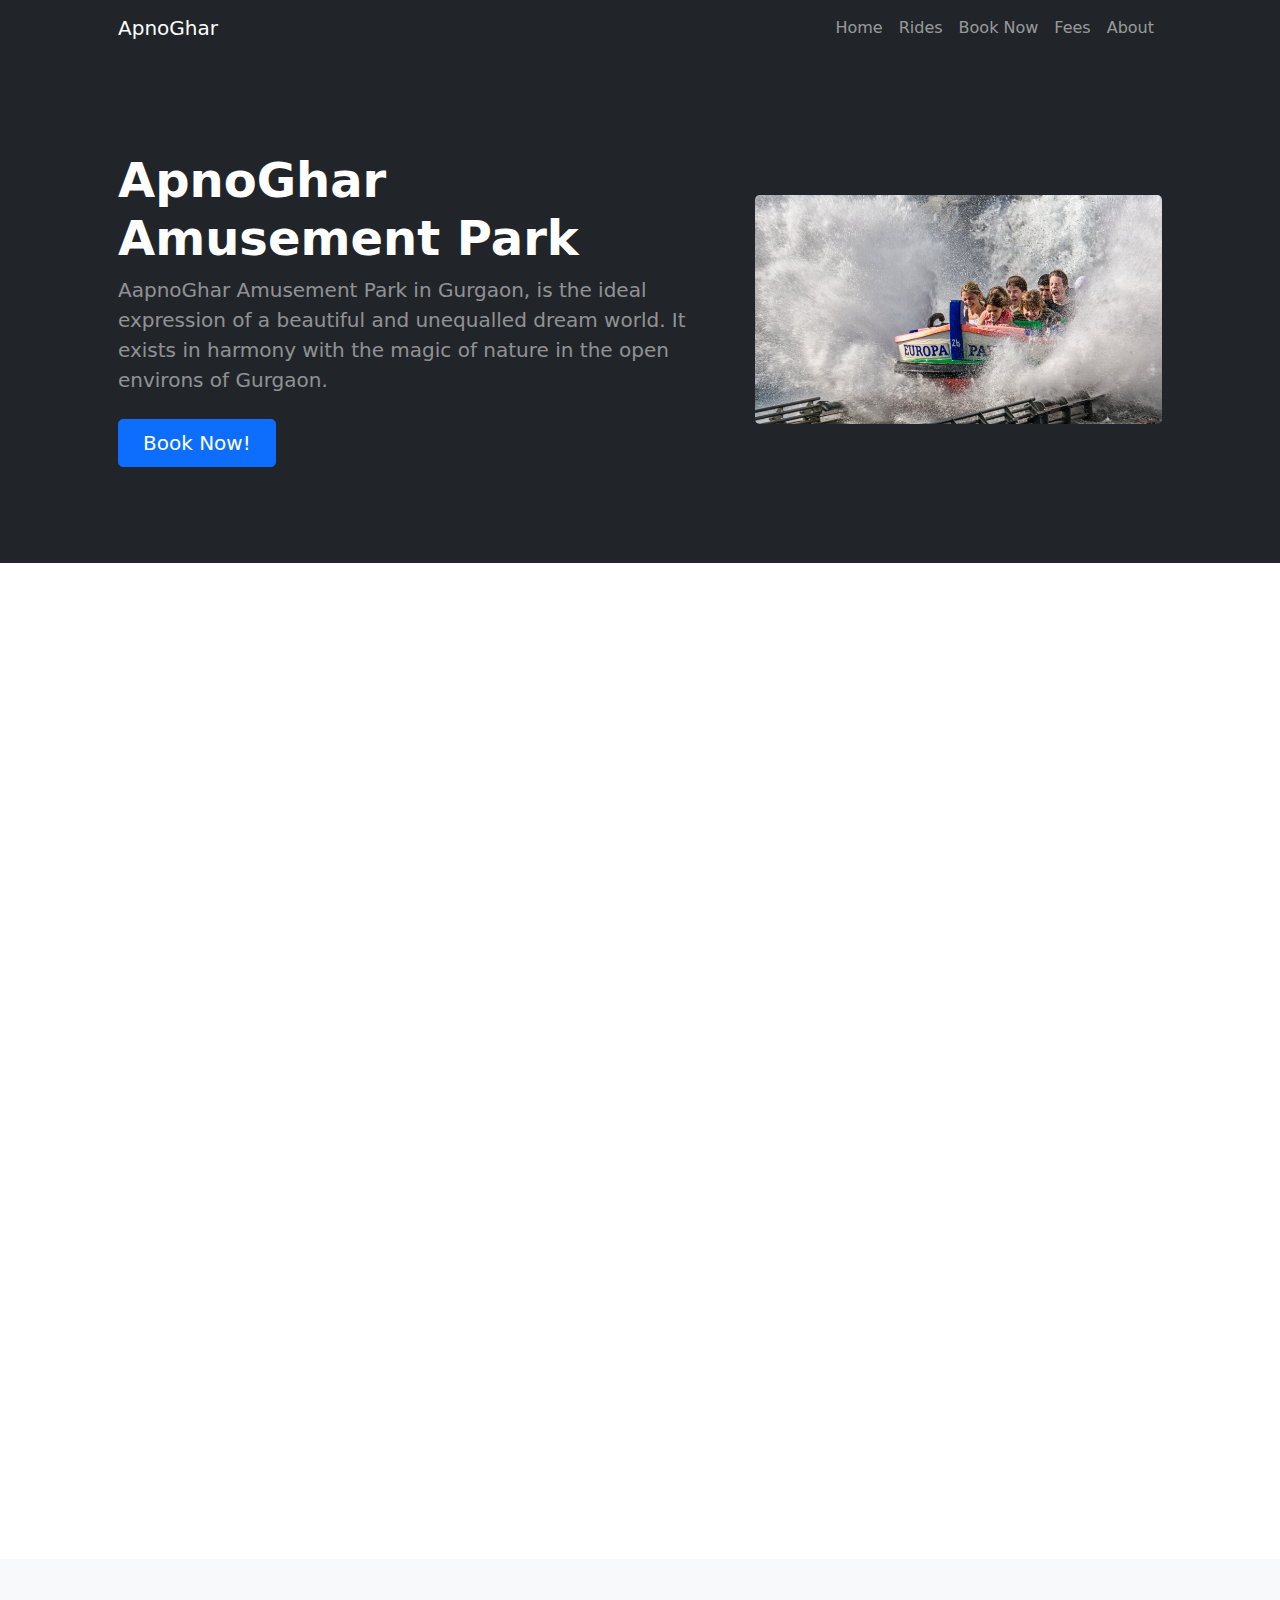
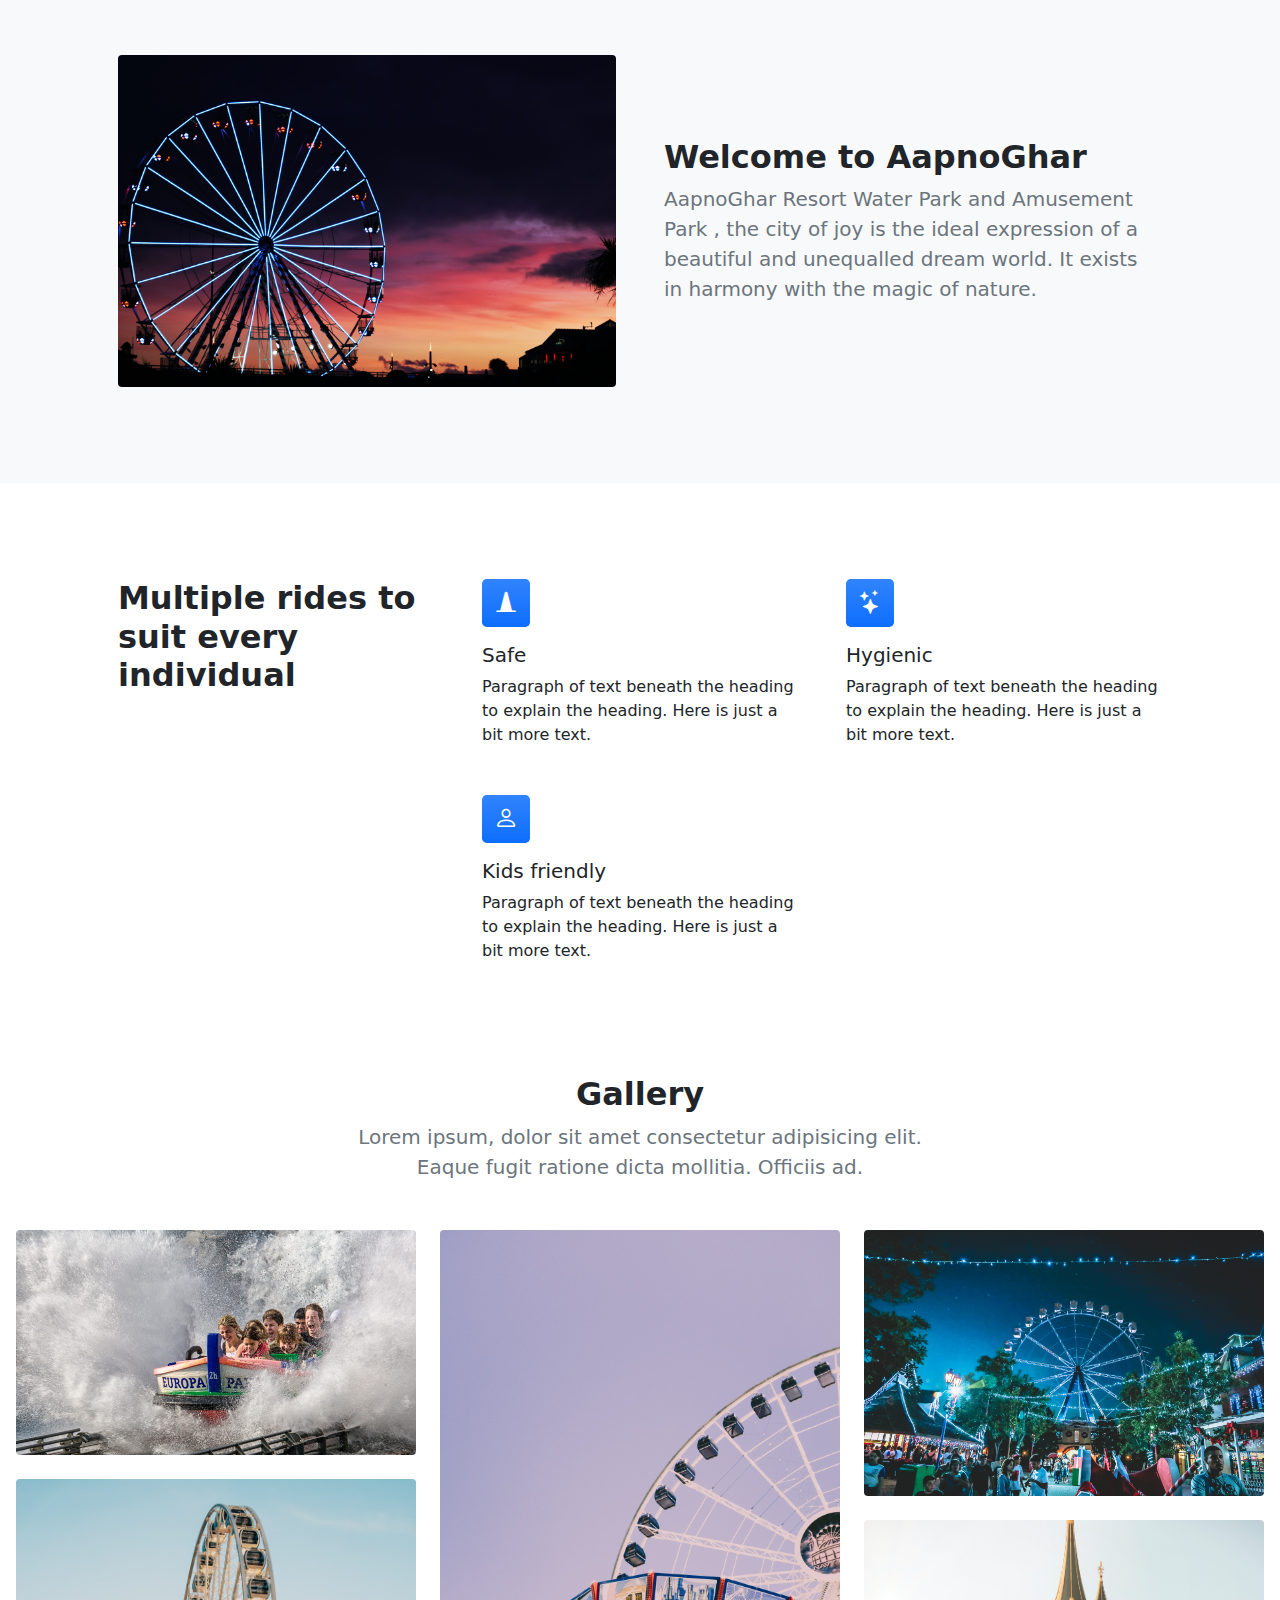
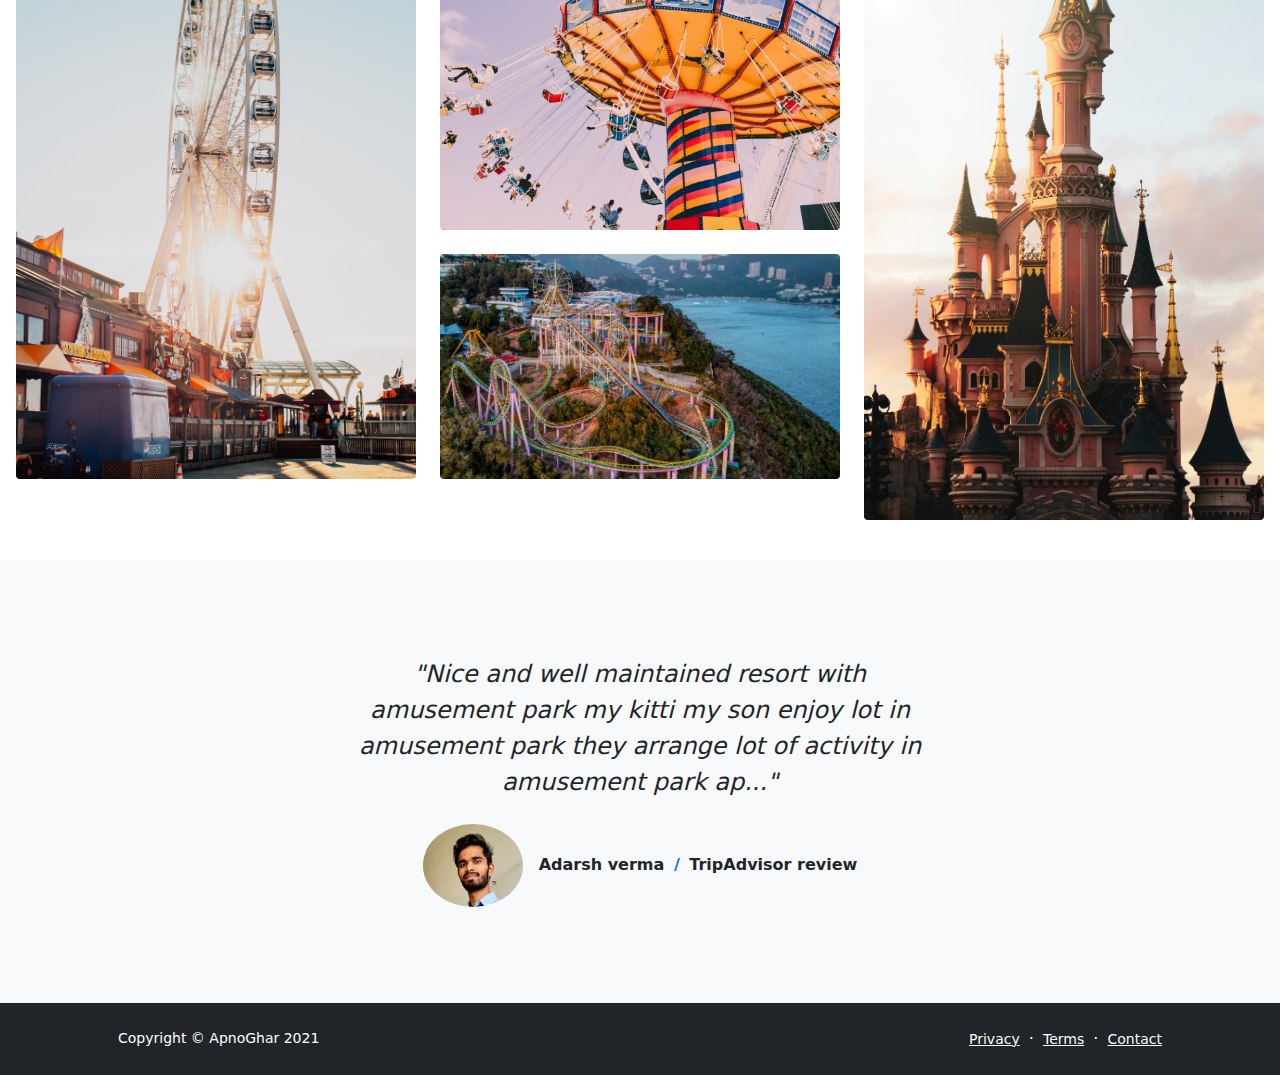
==== index.html @ 938c259f "first commit" ====
<!DOCTYPE html>
<html lang="en">
  <head>
    <!-- Required meta tags -->
    <meta charset="utf-8" />
    <meta
      name="viewport"
      content="width=device-width, initial-scale=1, shrink-to-fit=no"
    />

    <!-- Bootstrap CSS -->
    <link rel="stylesheet" href="css/bootstrap.css" />
    <link
      href="https://cdn.jsdelivr.net/npm/bootstrap-icons@1.5.0/font/bootstrap-icons.css"
      rel="stylesheet"
    />
    <link href="css/styles.css" rel="stylesheet" />

    <title>ApnoGhar - Home</title>
  </head>
  <body>
    <nav class="navbar navbar-expand-lg navbar-dark bg-dark">
      <div class="container px-5">
        <a class="navbar-brand" href="index.html">ApnoGhar</a>
        <button
          class="navbar-toggler"
          type="button"
          data-bs-toggle="collapse"
          data-bs-target="#navbarSupportedContent"
          aria-controls="navbarSupportedContent"
          aria-expanded="false"
          aria-label="Toggle navigation"
        >
          <span class="navbar-toggler-icon"></span>
        </button>
        <div class="collapse navbar-collapse" id="navbarSupportedContent">
          <ul class="navbar-nav ms-auto mb-2 mb-lg-0">
            <li class="nav-item">
              <a class="nav-link" href="index.html">Home</a>
            </li>
            <li class="nav-item">
              <a class="nav-link" href="rides.html">Rides</a>
            </li>
            <li class="nav-item">
              <a class="nav-link" href="contact.html">Book Now</a>
            </li>
            <li class="nav-item">
              <a class="nav-link" href="pricing.html">Fees</a>
            </li>
            <li class="nav-item">
              <a class="nav-link" href="about.html">About</a>
            </li>
          </ul>
        </div>
      </div>
    </nav>
    <header class="bg-dark py-5">
      <div class="container px-5">
        <div class="row gx-5 align-items-center justify-content-center">
          <div class="col-lg-8 col-xl-7 col-xxl-6">
            <div class="my-5 text-center text-xl-start">
              <h1 class="display-5 fw-bolder text-white mb-2">
                ApnoGhar Amusement Park
              </h1>
              <p class="lead fw-normal text-white-50 mb-4">
                AapnoGhar Amusement Park in Gurgaon, is the ideal expression of
                a beautiful and unequalled dream world. It exists in harmony
                with the magic of nature in the open environs of Gurgaon.
              </p>
              <div
                class="
                  d-grid
                  gap-3
                  d-sm-flex
                  justify-content-sm-center justify-content-xl-start
                "
              >
                <a
                  class="btn btn-primary btn-lg px-4 me-sm-3"
                  href="contact.html"
                  >Book Now!</a
                >
              </div>
            </div>
          </div>
          <div class="col-xl-5 col-xxl-6 d-none d-xl-block text-center">
            <img
              class="img-fluid rounded-3 my-5"
              src="./assets/pexels-pixabay-34524.jpg"
              alt="..."
            />
          </div>
        </div>
      </div>
    </header>
    <section class="py-5 p-3 roundedbg-light" id="scroll-target">

    <div
      id="video-carousel-example2"
      class="carousel slide rounded carousel-fade"
      data-ride="carousel"
    >
      <!--Indicators-->
      <ol class="carousel-indicators">
        <li
          data-target="#video-carousel-example2"
          data-slide-to="0"
          class="active"
        ></li>
        <li data-target="#video-carousel-example2" data-slide-to="1"></li>
      </ol>
      <!--/.Indicators-->
      <!--Slides-->
      <div class="carousel-inner rounded vh-100" role="listbox">
        <!-- First slide -->
        <div class="carousel-item active">
          <!--Mask color-->
          <div class="view">
            <!--Video source-->
            <video class="video-fluid" autoplay loop muted>
              <source
                src="assets/Pexels Videos 2026430.mp4"
                type="video/mp4"
              />
            </video>
            <div class="mask rgba-indigo-light"></div>
          </div>

          <!--Caption-->
          <div class="carousel-caption">
            <div class="animated fadeInDown">
              <h3 class="h3-responsive">Light mask</h3>
            </div>
          </div>
          <!--Caption-->
        </div>
        <!-- /.First slide -->

        <!-- Second slide -->
        <div class="carousel-item">
          <!--Mask color-->
          <div class="view">
            <!--Video source-->
            <video class="video-fluid" autoplay loop muted>
              <source
                src="https://mdbootstrap.com/img/video/animation-intro.mp4"
                type="video/mp4"
              />
            </video>
            <div class="mask rgba-purple-slight"></div>
          </div>

          <!--Caption-->
          <div class="carousel-caption">
            <div class="animated fadeInDown">
              <h3 class="h3-responsive">Super light mask</h3>
            </div>
          </div>
          <!--Caption-->
        </div>
      
      </div>
   
      <a
        class="carousel-control-prev"
        href="#video-carousel-example2"
        role="button"
        data-slide="prev"
      >
        <span class="carousel-control-prev-icon" aria-hidden="true"></span>
        <span class="sr-only">Previous</span>
      </a>
      <a
        class="carousel-control-next"
        href="#video-carousel-example2"
        role="button"
        data-slide="next"
      >
        <span class="carousel-control-next-icon" aria-hidden="true"></span>
        <span class="sr-only">Next</span>
      </a>
      <!--/.Controls-->
    </section>
    </div>
    <section class="py-5 bg-light" id="scroll-target">
      <div class="container px-5 my-5">
        <div class="row gx-5 align-items-center">
          <div class="col-lg-6">
            <img
              class="img-fluid rounded mb-5 mb-lg-0"
              src="./assets/kieran-white-ApBBVS2csbY-unsplash.jpg"
              alt="..."
            />
          </div>
          <div class="col-lg-6">
            <h2 class="fw-bolder">Welcome to AapnoGhar</h2>
            <p class="lead fw-normal text-muted mb-0">
              AapnoGhar Resort Water Park and Amusement Park , the city of joy
              is the ideal expression of a beautiful and unequalled dream world.
              It exists in harmony with the magic of nature.
            </p>
          </div>
        </div>
      </div>
    </section>
    <section class="py-5" id="features">
      <div class="container px-5 my-5">
        <div class="row gx-5">
          <div class="col-lg-4 mb-5 mb-lg-0">
            <h2 class="fw-bolder mb-0">
              Multiple rides to suit every individual
            </h2>
          </div>
          <div class="col-lg-8">
            <div class="row gx-5 row-cols-1 row-cols-md-2">
              <div class="col mb-5 h-100">
                <div
                  class="
                    feature
                    bg-primary bg-gradient
                    text-white
                    rounded-3
                    mb-3
                  "
                >
                  <i class="bi bi-cone"></i>
                </div>
                <h2 class="h5">Safe</h2>
                <p class="mb-0">
                  Paragraph of text beneath the heading to explain the heading.
                  Here is just a bit more text.
                </p>
              </div>
              <div class="col mb-5 h-100">
                <div
                  class="
                    feature
                    bg-primary bg-gradient
                    text-white
                    rounded-3
                    mb-3
                  "
                >
                  <i class="bi bi-stars"></i>
                </div>
                <h2 class="h5">Hygienic</h2>
                <p class="mb-0">
                  Paragraph of text beneath the heading to explain the heading.
                  Here is just a bit more text.
                </p>
              </div>
              <div class="col mb-5 mb-md-0 h-100">
                <div
                  class="
                    feature
                    bg-primary bg-gradient
                    text-white
                    rounded-3
                    mb-3
                  "
                >
                  <i class="bi bi-person"></i>
                </div>
                <h2 class="h5">Kids friendly</h2>
                <p class="mb-0">
                  Paragraph of text beneath the heading to explain the heading.
                  Here is just a bit more text.
                </p>
              </div>
            </div>
          </div>
        </div>
      </div>
    </section>
    <!-- Gallery -->
    <section class="p-3">
      <div class="row gx-5 justify-content-center">
        <div class="col-lg-8 col-xl-6">
          <div class="text-center">
            <h2 class="fw-bolder">Gallery</h2>
            <p class="lead fw-normal text-muted mb-5">
              Lorem ipsum, dolor sit amet consectetur adipisicing elit. Eaque
              fugit ratione dicta mollitia. Officiis ad.
            </p>
          </div>
        </div>
      </div>
      <div class="row">
        <div class="col-lg-4 col-md-12 mb-4 mb-lg-0">
          <img
            src="assets/pexels-pixabay-34524.jpg"
            class="w-100 shadow-1-strong rounded mb-4"
            alt=""
          />

          <img
            src="./assets/vincent-camacho-w2KG8YFf2IM-unsplash.jpg"
            class="w-100 shadow-1-strong rounded mb-4"
            alt=""
          />
        </div>

        <div class="col-lg-4 mb-4 mb-lg-0">
          <img
            src="assets/grace-ho-zej4HPQLR5o-unsplash.jpg"
            class="w-100 shadow-1-strong rounded mb-4"
            alt=""
          />

          <img
            src="assets/jeremy-lam-oB7XS_vqja4-unsplash.jpg"
            class="w-100 shadow-1-strong rounded mb-4"
            alt=""
          />
        </div>

        <div class="col-lg-4 mb-4 mb-lg-0">
          <img
            src="assets/pexels-sergio-souza-1782146.jpg"
            class="w-100 shadow-1-strong rounded mb-4"
            alt=""
          />

          <img
            src="./assets/bastien-nvs-RpqQuI4nPHQ-unsplash.jpg"
            class="w-100 shadow-1-strong rounded mb-4"
            alt=""
          />
        </div>
      </div>
    </section>
    <div class="py-5 bg-light">
      <div class="container px-5 my-5">
        <div class="row gx-5 justify-content-center">
          <div class="col-lg-10 col-xl-7">
            <div class="text-center">
              <div class="fs-4 mb-4 fst-italic">
                "Nice and well maintained resort with amusement park my kitti my
                son enjoy lot in amusement park they arrange lot of activity in
                amusement park ap..."
              </div>
              <div class="d-flex align-items-center justify-content-center">
                <img
                  class="rounded-circle me-3"
                  src="./assets/adarsh.jpeg"
                  alt="..."
                  width="100"
                />
                <div class="fw-bold">
                  Adarsh verma
                  <span class="fw-bold text-primary mx-1">/</span>
                  TripAdvisor review
                </div>
              </div>
            </div>
          </div>
        </div>
      </div>
    </div>
    <footer class="bg-dark py-4 mt-auto">
      <div class="container px-5">
        <div
          class="
            row
            align-items-center
            justify-content-between
            flex-column flex-sm-row
          "
        >
          <div class="col-auto">
            <div class="small m-0 text-white">
              Copyright &copy; ApnoGhar 2021
            </div>
          </div>
          <div class="col-auto">
            <a class="link-light small" href="#!">Privacy</a>
            <span class="text-white mx-1">&middot;</span>
            <a class="link-light small" href="#!">Terms</a>
            <span class="text-white mx-1">&middot;</span>
            <a class="link-light small" href="#!">Contact</a>
          </div>
        </div>
      </div>
    </footer>
    <script
      src="https://code.jquery.com/jquery-3.3.1.slim.min.js"
      integrity="sha384-q8i/X+965DzO0rT7abK41JStQIAqVgRVzpbzo5smXKp4YfRvH+8abtTE1Pi6jizo"
      crossorigin="anonymous"
    ></script>
    <script
      src="https://cdnjs.cloudflare.com/ajax/libs/popper.js/1.14.7/umd/popper.min.js"
      integrity="sha384-UO2eT0CpHqdSJQ6hJty5KVphtPhzWj9WO1clHTMGa3JDZwrnQq4sF86dIHNDz0W1"
      crossorigin="anonymous"
    ></script>
    <script
      src="https://stackpath.bootstrapcdn.com/bootstrap/4.3.1/js/bootstrap.min.js"
      integrity="sha384-JjSmVgyd0p3pXB1rRibZUAYoIIy6OrQ6VrjIEaFf/nJGzIxFDsf4x0xIM+B07jRM"
      crossorigin="anonymous"
    ></script>
  </body>
</html>
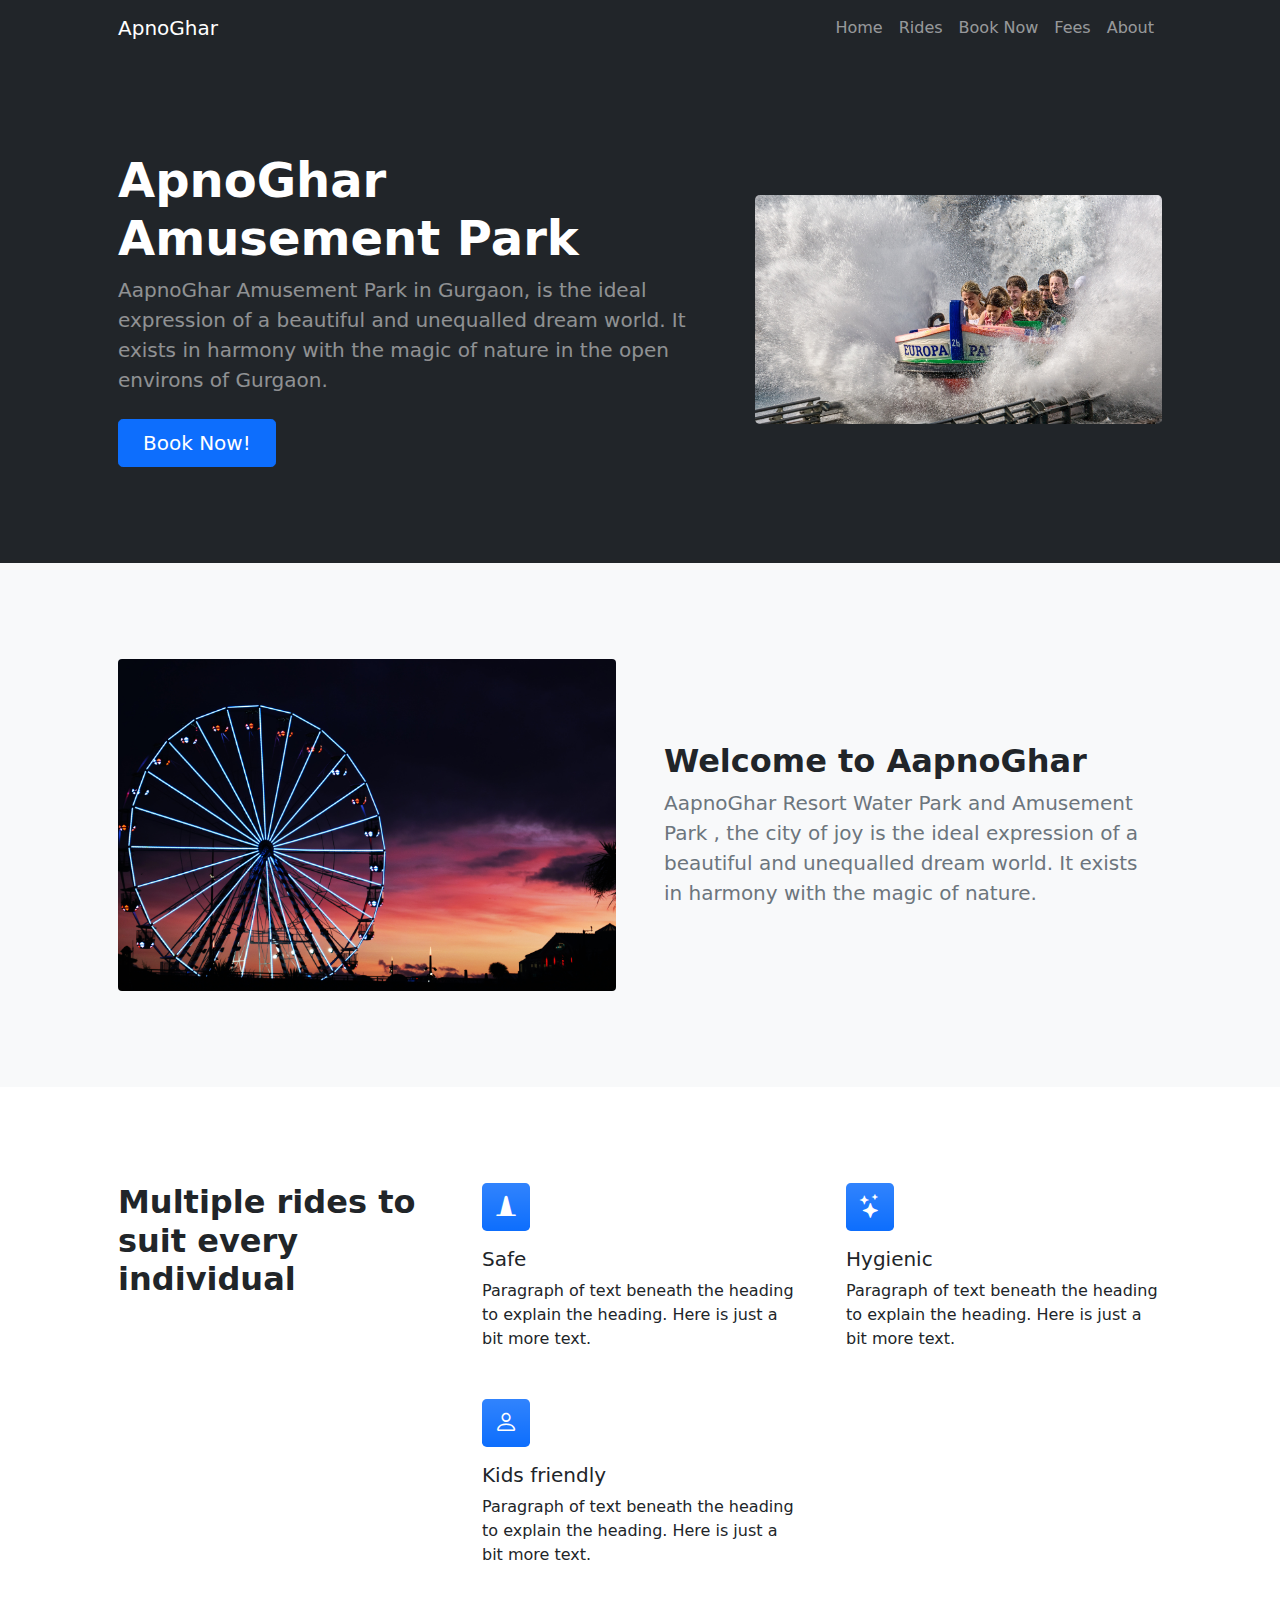
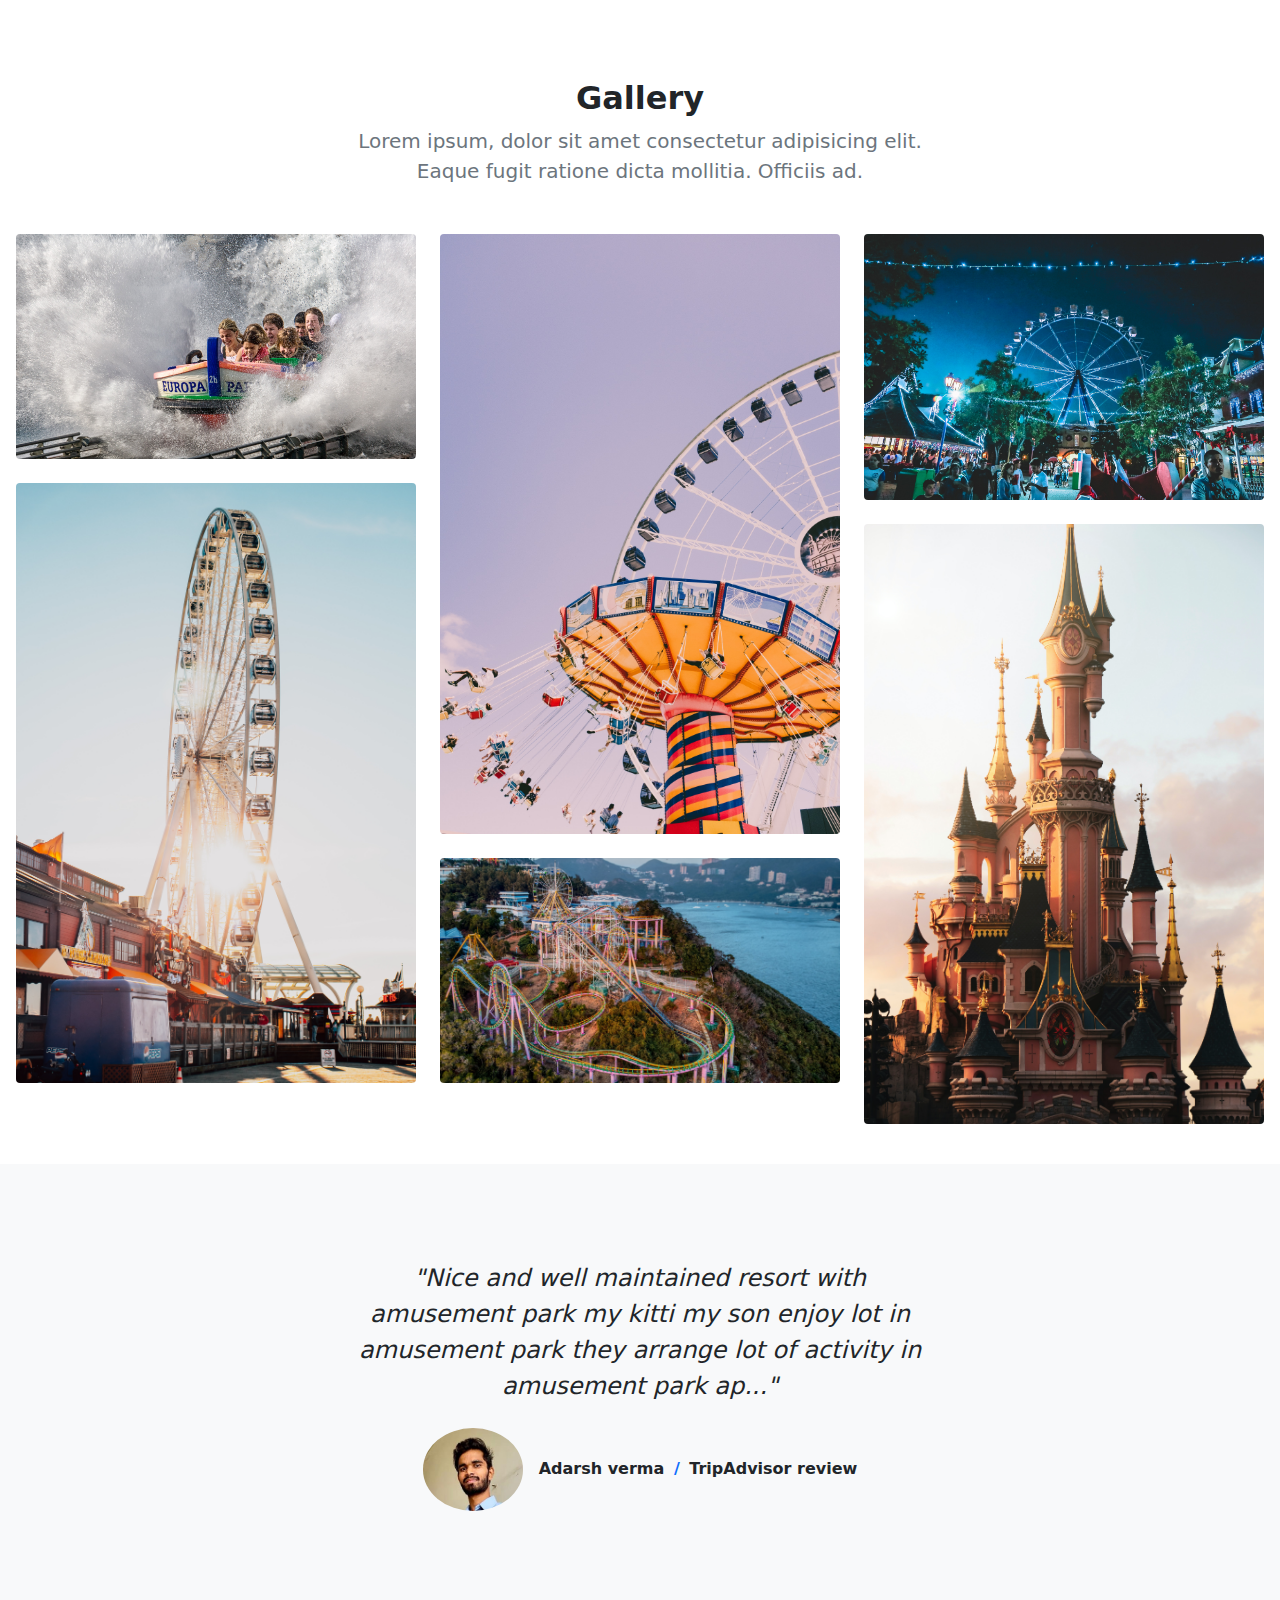
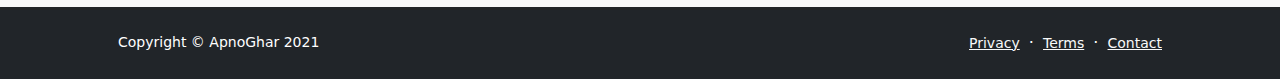
==== commit b67e62bc: "first commit" ====
--- a/index.html
+++ b/index.html
@@ -93,94 +93,7 @@
         </div>
       </div>
     </header>
-    <section class="py-5 p-3 roundedbg-light" id="scroll-target">
-
-    <div
-      id="video-carousel-example2"
-      class="carousel slide rounded carousel-fade"
-      data-ride="carousel"
-    >
-      <!--Indicators-->
-      <ol class="carousel-indicators">
-        <li
-          data-target="#video-carousel-example2"
-          data-slide-to="0"
-          class="active"
-        ></li>
-        <li data-target="#video-carousel-example2" data-slide-to="1"></li>
-      </ol>
-      <!--/.Indicators-->
-      <!--Slides-->
-      <div class="carousel-inner rounded vh-100" role="listbox">
-        <!-- First slide -->
-        <div class="carousel-item active">
-          <!--Mask color-->
-          <div class="view">
-            <!--Video source-->
-            <video class="video-fluid" autoplay loop muted>
-              <source
-                src="assets/Pexels Videos 2026430.mp4"
-                type="video/mp4"
-              />
-            </video>
-            <div class="mask rgba-indigo-light"></div>
-          </div>
-
-          <!--Caption-->
-          <div class="carousel-caption">
-            <div class="animated fadeInDown">
-              <h3 class="h3-responsive">Light mask</h3>
-            </div>
-          </div>
-          <!--Caption-->
-        </div>
-        <!-- /.First slide -->
-
-        <!-- Second slide -->
-        <div class="carousel-item">
-          <!--Mask color-->
-          <div class="view">
-            <!--Video source-->
-            <video class="video-fluid" autoplay loop muted>
-              <source
-                src="https://mdbootstrap.com/img/video/animation-intro.mp4"
-                type="video/mp4"
-              />
-            </video>
-            <div class="mask rgba-purple-slight"></div>
-          </div>
-
-          <!--Caption-->
-          <div class="carousel-caption">
-            <div class="animated fadeInDown">
-              <h3 class="h3-responsive">Super light mask</h3>
-            </div>
-          </div>
-          <!--Caption-->
-        </div>
-      
-      </div>
    
-      <a
-        class="carousel-control-prev"
-        href="#video-carousel-example2"
-        role="button"
-        data-slide="prev"
-      >
-        <span class="carousel-control-prev-icon" aria-hidden="true"></span>
-        <span class="sr-only">Previous</span>
-      </a>
-      <a
-        class="carousel-control-next"
-        href="#video-carousel-example2"
-        role="button"
-        data-slide="next"
-      >
-        <span class="carousel-control-next-icon" aria-hidden="true"></span>
-        <span class="sr-only">Next</span>
-      </a>
-      <!--/.Controls-->
-    </section>
     </div>
     <section class="py-5 bg-light" id="scroll-target">
       <div class="container px-5 my-5">
